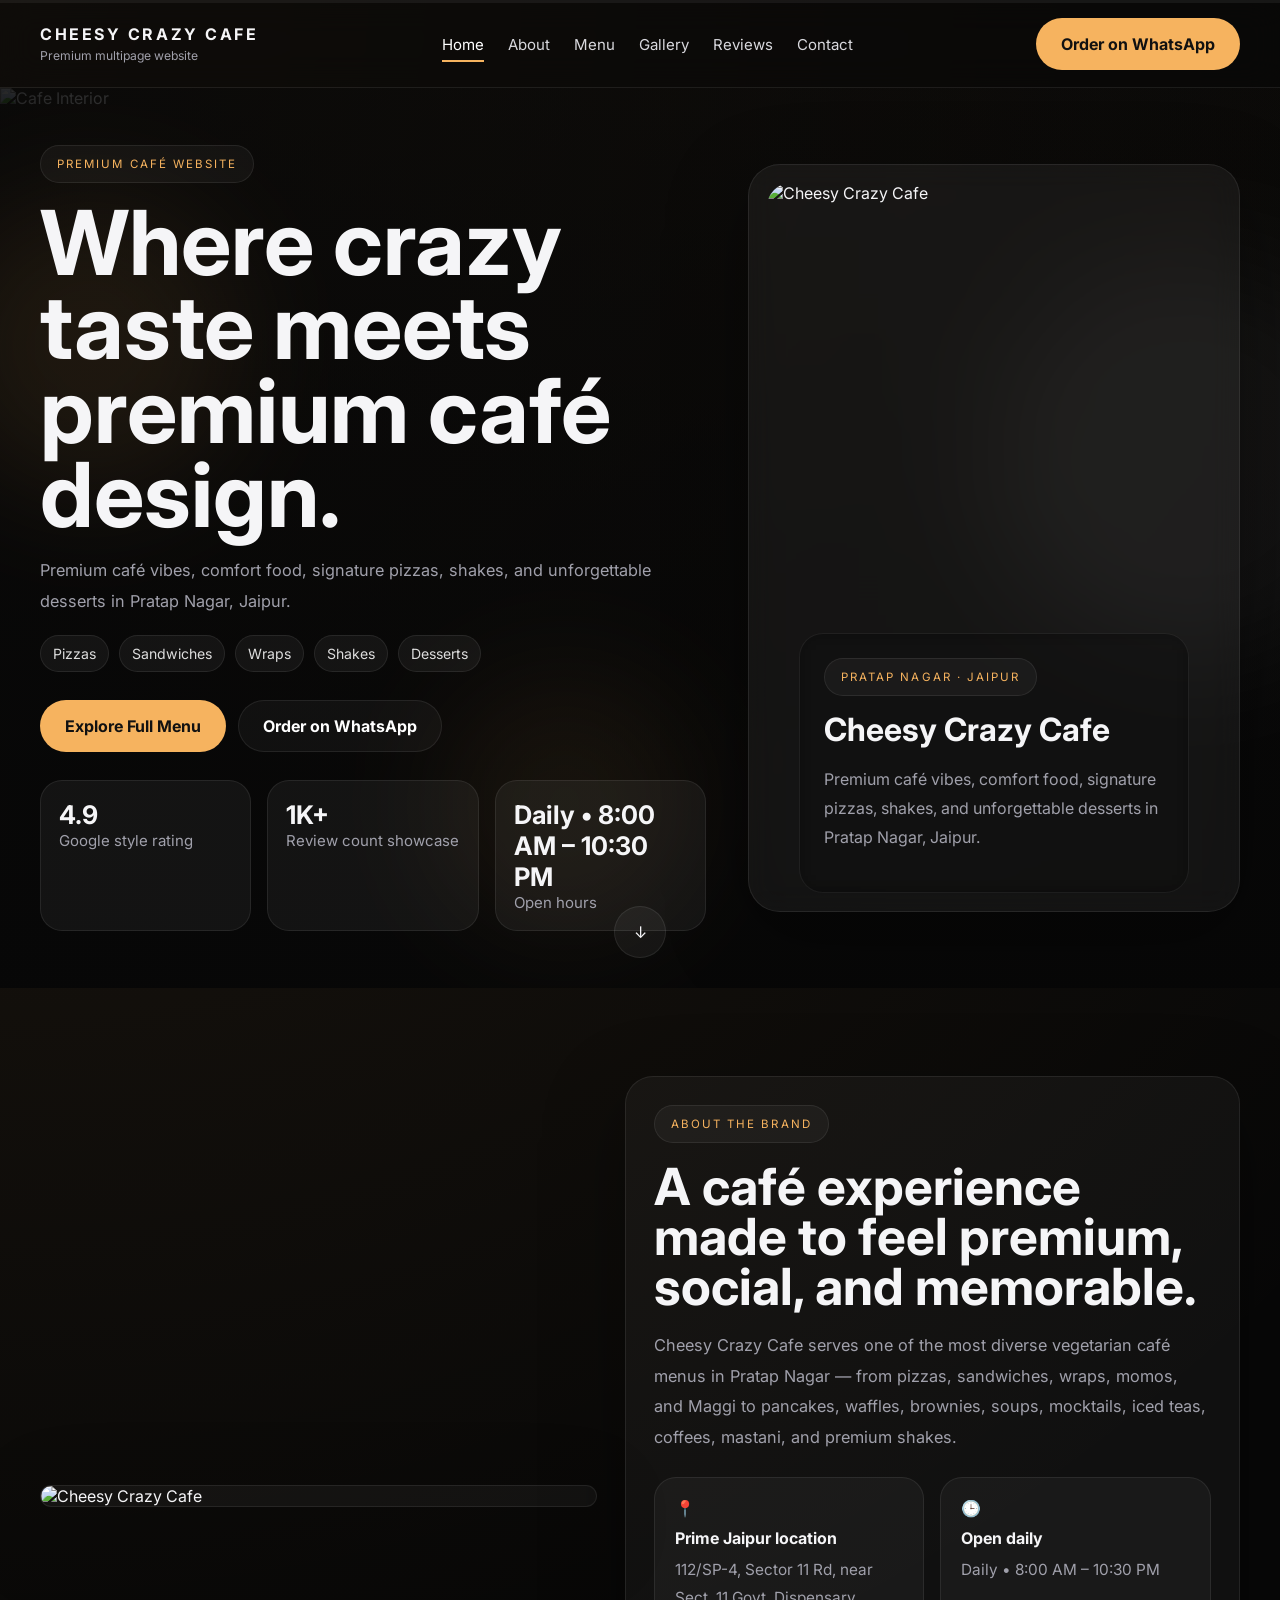
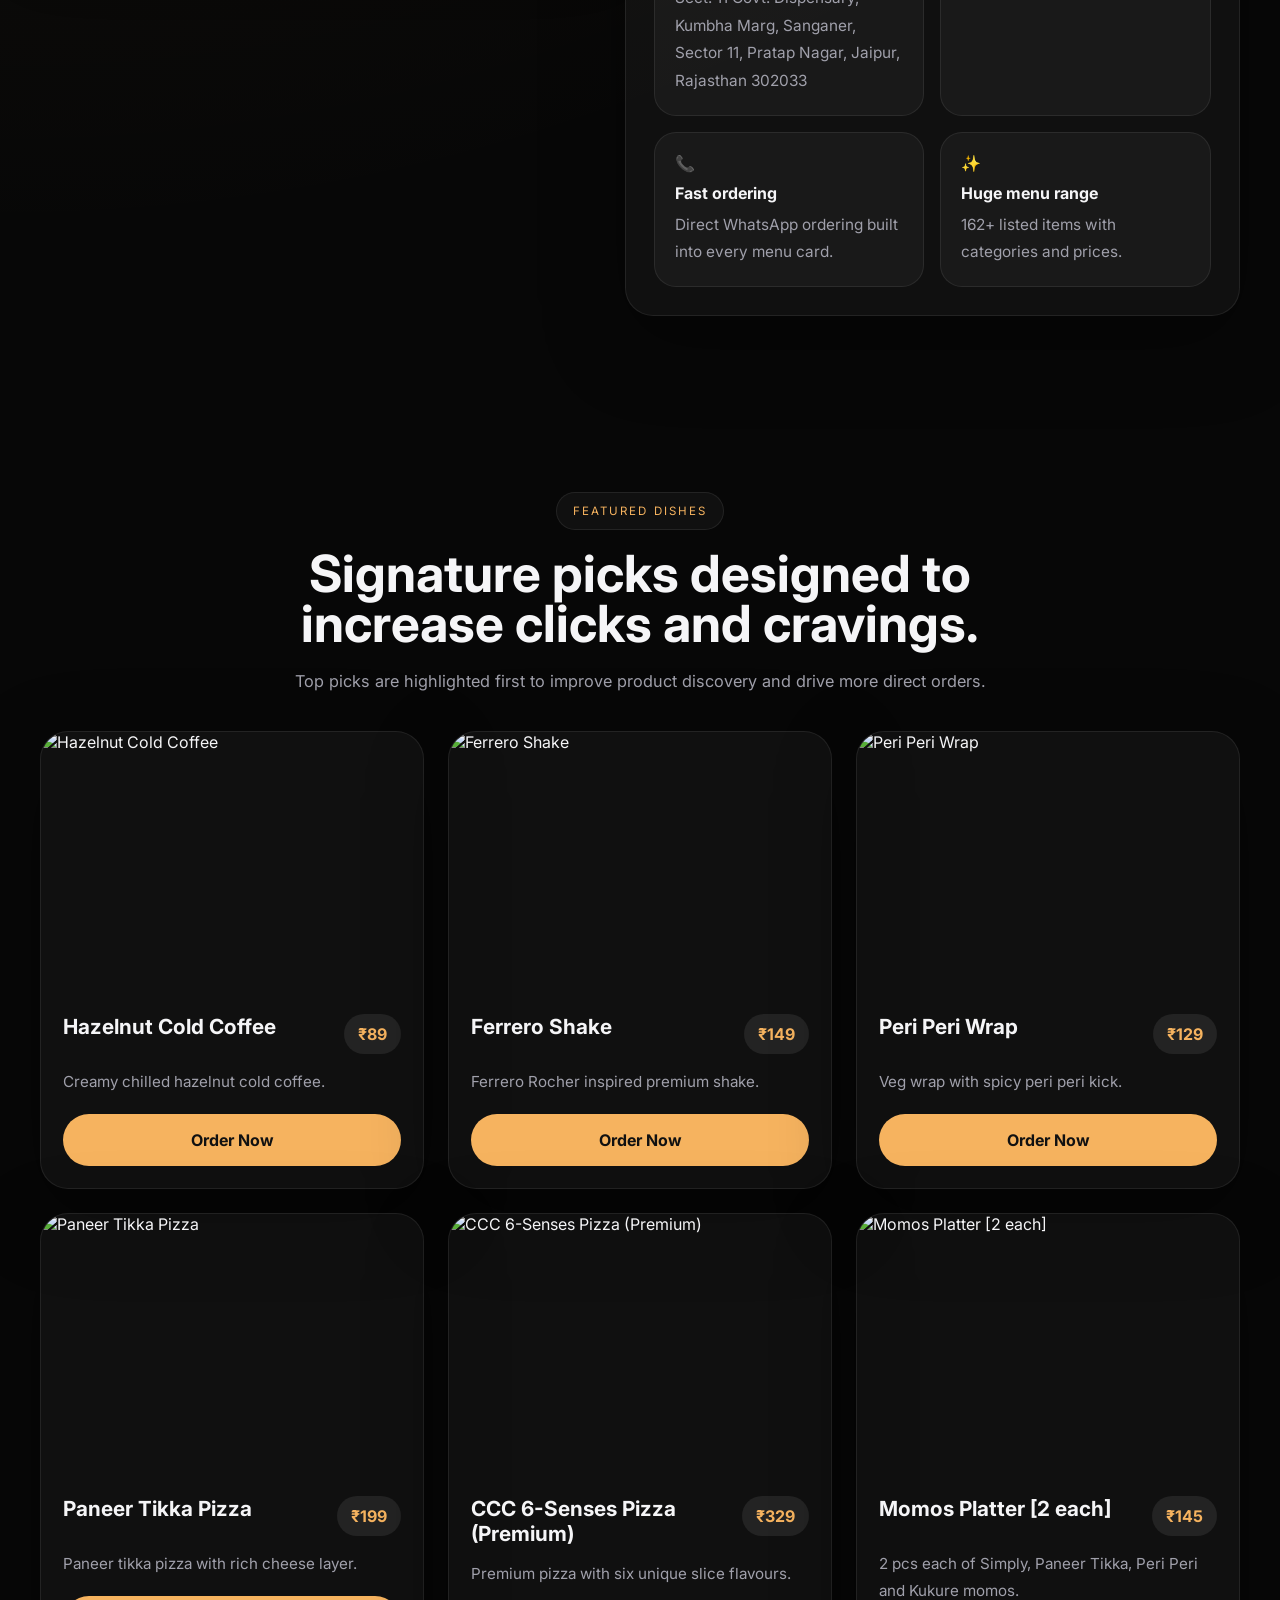
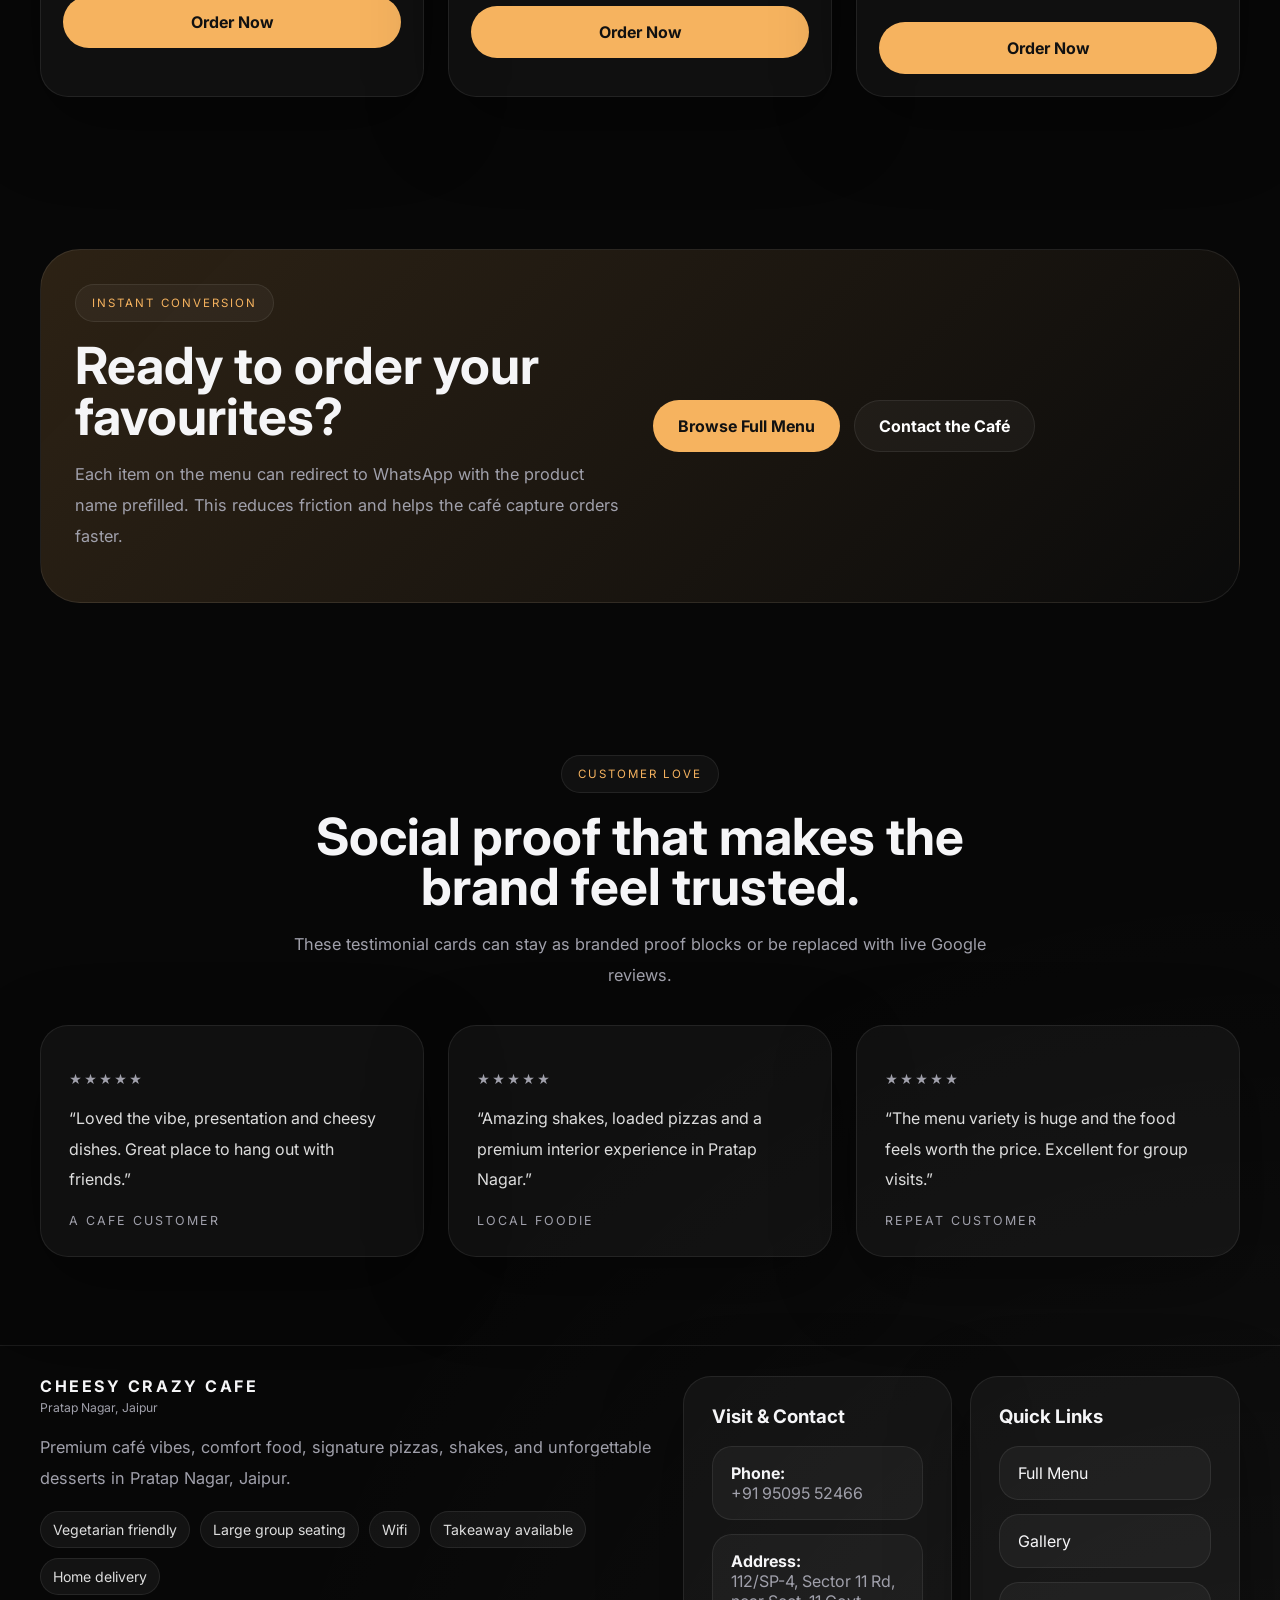
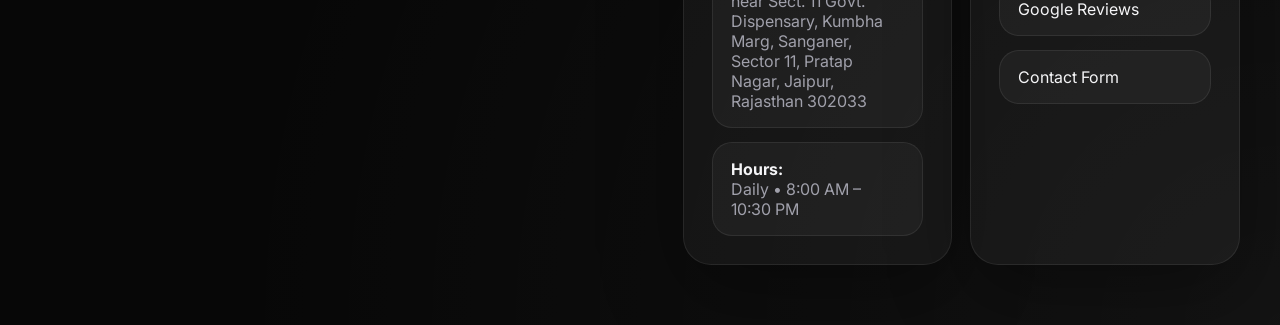
==== cheesy-crazy-cafe-website-package/index.html @ 6274978a "Add files via upload Cheesy Crazy Cafe – Business Website Package  A modern and lightweight restau" ====
<!DOCTYPE html>
<html lang="en">
<head>
  <meta charset="UTF-8">
  <meta name="viewport" content="width=device-width, initial-scale=1.0">
  <title>Cheesy Crazy Cafe | Premium Café Website Jaipur</title>
  <meta name="description" content="Cheesy Crazy Cafe in Pratap Nagar, Jaipur. Premium café website with WhatsApp ordering, animated sections, and Google Sheet-ready menu system.">
  <meta name="theme-color" content="#070707">
  <link rel="preconnect" href="https://fonts.googleapis.com">
  <link rel="preconnect" href="https://fonts.gstatic.com" crossorigin>
  <link href="https://fonts.googleapis.com/css2?family=Inter:wght@400;500;600;700;800&display=swap" rel="stylesheet">
  <link rel="stylesheet" href="assets/css/style.css">
</head>
<body data-page="home">
  <main id="pageRoot"></main>
  <script src="assets/js/config.js"></script>
  <script src="assets/js/app.js"></script>
  <script src="assets/js/pages.js"></script>
</body>
</html>
---- cheesy-crazy-cafe-website-package/assets/css/style.css ----
:root{
  --bg:#070707;
  --bg-soft:#0f0f11;
  --panel:#121214;
  --panel-2:#17171a;
  --text:#f5f5f7;
  --muted:#a0a0ab;
  --line:rgba(255,255,255,.08);
  --gold:#f6b35f;
  --gold-soft:#ffd59d;
  --shadow:0 25px 80px rgba(0,0,0,.35);
  --radius:28px;
  --radius-sm:18px;
  --max:1200px;
}
*{box-sizing:border-box}
html{scroll-behavior:smooth}
body{
  margin:0;
  font-family:Inter,ui-sans-serif,system-ui,-apple-system,Segoe UI,Roboto,Arial,sans-serif;
  background:
    radial-gradient(circle at top left, rgba(246,179,95,.10), transparent 35%),
    radial-gradient(circle at bottom right, rgba(255,255,255,.05), transparent 20%),
    var(--bg);
  color:var(--text);
  overflow-x:hidden;
}
a{color:inherit;text-decoration:none}
img{max-width:100%;display:block}
button,input,textarea,select{font:inherit}
.container{width:min(var(--max), calc(100% - 32px)); margin-inline:auto}
.page-header-spacer{height:88px}
.section{padding:88px 0}
.section-sm{padding:64px 0}
.badge{
  display:inline-flex; align-items:center; gap:10px;
  border:1px solid var(--line); background:rgba(255,255,255,.04);
  padding:11px 16px; border-radius:999px;
  text-transform:uppercase; letter-spacing:.18em; font-size:.72rem; color:var(--gold)
}
.kicker{display:flex; align-items:center; gap:10px}
.title{font-size:clamp(2.2rem,4vw,4.5rem); line-height:.98; margin:18px 0}
.title-lg{font-size:clamp(2.8rem,7vw,6.5rem); line-height:.94; margin:18px 0}
.lead{font-size:1.02rem; line-height:1.9; color:var(--muted)}
.section-head{max-width:760px; margin:0 auto 34px; text-align:center}
.grid{display:grid; gap:24px}
.btn{
  display:inline-flex; align-items:center; justify-content:center; gap:10px;
  padding:15px 24px; border-radius:999px; border:1px solid transparent;
  transition:.35s ease; cursor:pointer; font-weight:700
}
.btn-primary{background:var(--gold); color:#111}
.btn-primary:hover{background:var(--gold-soft); transform:translateY(-2px)}
.btn-secondary{background:rgba(255,255,255,.04); border-color:var(--line); color:#fff}
.btn-secondary:hover{background:rgba(255,255,255,.08); transform:translateY(-2px)}
.btn-block{width:100%}
header.site-header{
  position:fixed; inset:0 0 auto 0; z-index:80; height:88px;
  backdrop-filter:blur(16px); background:rgba(7,7,7,.66);
  border-bottom:1px solid var(--line);
}
.site-header .inner{
  height:88px; display:flex; align-items:center; justify-content:space-between;
  gap:20px
}
.brand b{display:block; letter-spacing:.16em; text-transform:uppercase; font-size:1rem}
.brand span{font-size:.76rem; color:var(--muted)}
nav.primary-nav{display:flex; gap:24px; align-items:center}
nav.primary-nav a{
  position:relative; color:#d9d9de; font-size:.94rem
}
nav.primary-nav a:hover, nav.primary-nav a.active{color:#fff}
nav.primary-nav a::after{
  content:""; position:absolute; left:0; right:0; bottom:-8px; height:2px;
  background:var(--gold); transform:scaleX(0); transform-origin:center;
  transition:.3s ease
}
nav.primary-nav a:hover::after, nav.primary-nav a.active::after{transform:scaleX(1)}
.menu-toggle{
  display:none; width:48px; height:48px; border-radius:16px; border:1px solid var(--line);
  background:rgba(255,255,255,.05); color:#fff
}
.mobile-drawer{
  position:fixed; inset:88px 16px auto 16px; background:#111; border:1px solid var(--line);
  border-radius:24px; padding:18px; display:none; z-index:79; box-shadow:var(--shadow)
}
.mobile-drawer.open{display:block}
.mobile-drawer a{display:block; padding:14px 10px; border-radius:14px; color:#ddd}
.mobile-drawer a:hover{background:rgba(255,255,255,.04)}
.hero{
  position:relative; min-height:100vh; display:grid; align-items:center; overflow:hidden
}
.hero-bg, .hero-overlay{
  position:absolute; inset:0
}
.hero-bg img{
  width:100%; height:100%; object-fit:cover; position:absolute; inset:0;
  opacity:0; transform:scale(1.08); transition:opacity 1.2s ease, transform 5s ease
}
.hero-bg img.active{opacity:1; transform:scale(1)}
.hero-overlay{
  background:
    linear-gradient(to right, rgba(7,7,7,.84), rgba(7,7,7,.35)),
    linear-gradient(to top, rgba(7,7,7,.96), rgba(7,7,7,.18))
}
.orb{position:absolute; border-radius:999px; filter:blur(60px); opacity:.55}
.orb-1{width:300px;height:300px;background:rgba(246,179,95,.16); top:12%; left:-60px; animation:float1 14s ease-in-out infinite}
.orb-2{width:420px;height:420px;background:rgba(255,255,255,.08); right:-120px; top:18%; animation:float2 18s ease-in-out infinite}
.orb-3{width:260px;height:260px;background:rgba(246,179,95,.12); bottom:6%; left:34%; animation:float3 16s ease-in-out infinite}
@keyframes float1{50%{transform:translate(60px,-30px)}}
@keyframes float2{50%{transform:translate(-80px,40px)}}
@keyframes float3{50%{transform:translate(40px,50px)}}
.hero-grid{position:relative; z-index:2; display:grid; grid-template-columns:1.15fr .85fr; gap:42px; align-items:center}
.hero-card{
  border:1px solid var(--line); background:rgba(255,255,255,.05); backdrop-filter:blur(14px);
  border-radius:calc(var(--radius) + 4px); padding:18px; box-shadow:var(--shadow)
}
.hero-card img{height:560px; width:100%; object-fit:cover; border-radius:calc(var(--radius) - 4px)}
.floating-panel{
  margin-top:-110px; margin-left:32px; margin-right:32px; position:relative;
  border:1px solid var(--line); background:rgba(0,0,0,.45); backdrop-filter:blur(10px);
  border-radius:24px; padding:24px
}
.stats{display:grid; grid-template-columns:repeat(3,1fr); gap:16px; margin-top:28px}
.stat{
  border:1px solid var(--line); background:rgba(255,255,255,.05);
  padding:18px; border-radius:22px
}
.stat b{display:block; font-size:1.6rem}
.stat span{color:var(--muted); font-size:.94rem}
.scroll-indicator{
  position:absolute; bottom:30px; left:50%; transform:translateX(-50%);
  width:52px; height:52px; border-radius:999px; border:1px solid var(--line);
  background:rgba(255,255,255,.05); display:grid; place-items:center; animation:bob 2s infinite
}
@keyframes bob{50%{transform:translateX(-50%) translateY(10px)}}
.cards-2{display:grid; grid-template-columns:.95fr 1.05fr; gap:28px; align-items:center}
.image-panel, .glass-card, .menu-card, .testimonial, .contact-card, .media-card{
  border:1px solid var(--line); background:rgba(255,255,255,.04); border-radius:var(--radius); overflow:hidden;
  box-shadow:var(--shadow)
}
.image-panel img{height:100%; width:100%; object-fit:cover}
.glass-card{padding:28px}
.feature-grid{display:grid; grid-template-columns:repeat(2,1fr); gap:16px; margin-top:24px}
.feature-item{
  border:1px solid var(--line); background:rgba(255,255,255,.04); border-radius:22px; padding:20px
}
.feature-item b{display:block; margin-top:10px}
.feature-item p{margin:8px 0 0; color:var(--muted); line-height:1.8; font-size:.96rem}
.menu-preview-grid, .menu-grid, .gallery-grid, .testimonial-grid, .footer-grid{
  display:grid; gap:24px
}
.menu-preview-grid{grid-template-columns:repeat(3,1fr)}
.menu-grid{grid-template-columns:repeat(3,1fr)}
.gallery-grid{grid-template-columns:repeat(3,1fr)}
.gallery-grid .tall{grid-row:span 2}
.testimonial-grid{grid-template-columns:repeat(3,1fr)}
.media-card img, .menu-card img{width:100%; height:260px; object-fit:cover}
.menu-card{
  transition:transform .35s ease, border-color .35s ease, background .35s ease;
  display:flex; flex-direction:column
}
.menu-card:hover{transform:translateY(-8px); border-color:rgba(246,179,95,.32); background:rgba(255,255,255,.06)}
.menu-card .content{padding:22px}
.price-pill{
  display:inline-flex; padding:10px 14px; border-radius:999px; font-weight:700;
  background:rgba(255,255,255,.08); color:var(--gold)
}
.meta-line{display:flex; justify-content:space-between; gap:16px; align-items:flex-start}
.menu-card h3{margin:0; font-size:1.3rem}
.menu-card p{color:var(--muted); line-height:1.75; font-size:.95rem}
.cat-wrap{display:flex; flex-wrap:wrap; gap:12px; margin:18px 0 34px}
.cat-pill{
  padding:11px 16px; border-radius:999px; border:1px solid var(--line);
  background:rgba(255,255,255,.04); color:#ddd; cursor:pointer; transition:.3s ease
}
.cat-pill:hover, .cat-pill.active{background:var(--gold); color:#111; border-color:transparent}
.search-row{display:flex; gap:12px; align-items:center; margin-bottom:30px; flex-wrap:wrap}
.search-row input{
  min-width:260px; flex:1; border-radius:18px; padding:15px 18px; border:1px solid var(--line);
  background:rgba(255,255,255,.04); color:#fff
}
.category-block{margin-top:58px}
.category-block h2{font-size:2rem; margin:0 0 8px}
.category-block > p{color:var(--muted); margin:0 0 20px}
.testimonial{padding:28px}
.stars{color:var(--gold); letter-spacing:4px}
.testimonial p{line-height:1.9; color:#ddd}
.testimonial span{display:block; color:var(--muted); text-transform:uppercase; letter-spacing:.16em; font-size:.78rem; margin-top:18px}
.cta-band{
  border:1px solid var(--line);
  background:linear-gradient(135deg, rgba(246,179,95,.16), rgba(255,255,255,.02));
  border-radius:40px; padding:34px
}
.footer{
  padding:30px 0 60px; border-top:1px solid var(--line)
}
.footer-grid{grid-template-columns:1fr .9fr}
.contact-grid{display:grid; grid-template-columns:1.1fr .9fr; gap:26px}
.contact-card{padding:28px}
.contact-form{display:grid; gap:14px}
.contact-form input,.contact-form textarea{
  border-radius:18px; border:1px solid var(--line); background:rgba(255,255,255,.04);
  color:#fff; padding:15px 18px; width:100%
}
.contact-form textarea{min-height:160px; resize:vertical}
.success-msg{color:#9be28a; display:none; margin-top:12px}
.error-msg{color:#ff8f8f; display:none; margin-top:12px}
.info-list{display:grid; gap:14px; margin-top:18px}
.info-line{
  border:1px solid var(--line); border-radius:20px; padding:16px 18px; background:rgba(255,255,255,.04)
}
.muted{color:var(--muted)}
.loader{
  position:fixed; inset:0; z-index:999; background:#070707;
  display:grid; place-items:center; transition:opacity .7s ease, visibility .7s ease
}
.loader.hidden{opacity:0; visibility:hidden}
.loader-ring{
  width:120px; height:120px; border-radius:999px; position:relative;
  border:1px solid rgba(255,255,255,.08);
  animation:spin 2.3s linear infinite
}
.loader-ring::before{
  content:""; position:absolute; inset:10px; border-radius:999px;
  border-top:3px solid var(--gold); border-right:3px solid transparent;
  animation:spin-rev 1.3s linear infinite
}
.loader-inner{position:absolute; inset:0; display:grid; place-items:center; font-size:2rem}
.loader-copy{text-align:center; margin-top:18px}
.loader-copy b{display:block; letter-spacing:.2em; text-transform:uppercase}
.loader-copy span{display:block; margin-top:10px; color:var(--muted); font-size:.92rem}
@keyframes spin{to{transform:rotate(360deg)}}
@keyframes spin-rev{to{transform:rotate(-360deg)}}
.reveal{opacity:0; transform:translateY(28px); transition:opacity .75s ease, transform .75s ease}
.reveal.in-view{opacity:1; transform:translateY(0)}
.hero .reveal{opacity:1; transform:none}
.progress{
  position:fixed; top:0; left:0; z-index:100; height:3px;
  width:100%; background:rgba(255,255,255,.06)
}
.progress > span{
  display:block; height:100%; width:0;
  background:linear-gradient(90deg, var(--gold), #fff, var(--gold))
}
.page-hero{
  position:relative; padding:170px 0 100px; overflow:hidden
}
.page-hero::before{
  content:""; position:absolute; inset:0;
  background:linear-gradient(to bottom, rgba(7,7,7,.2), rgba(7,7,7,.94));
}
.page-hero .bg{
  position:absolute; inset:0; width:100%; height:100%; object-fit:cover; opacity:.38
}
.page-hero .container{position:relative; z-index:2}
.footer-note{margin-top:24px; color:var(--muted); font-size:.92rem}
.review-list{display:grid; gap:20px}
.review-card{
  border:1px solid var(--line); background:rgba(255,255,255,.04); border-radius:24px; padding:24px
}
.review-card small{color:var(--muted)}
.empty-state{
  border:1px dashed var(--line); border-radius:28px; padding:30px; color:var(--muted);
  background:rgba(255,255,255,.03)
}
.map-frame{
  min-height:320px; border:1px solid var(--line); border-radius:28px; overflow:hidden;
  background:rgba(255,255,255,.04)
}
.map-frame iframe{width:100%; height:320px; border:0}
.tag-row{display:flex; flex-wrap:wrap; gap:10px; margin-top:18px}
.tag{
  padding:9px 12px; background:rgba(255,255,255,.05); border:1px solid var(--line);
  border-radius:999px; color:#ddd; font-size:.88rem
}
.page-intro-grid{display:grid; grid-template-columns:1fr 1fr; gap:26px}
.highlight{
  color:var(--gold)
}
footer a:hover{color:#fff}
@media (max-width: 1024px){
  .hero-grid,.cards-2,.contact-grid,.footer-grid,.page-intro-grid{grid-template-columns:1fr}
  .menu-preview-grid,.menu-grid,.gallery-grid,.testimonial-grid{grid-template-columns:repeat(2,1fr)}
  .hero-card img{height:420px}
}
@media (max-width: 760px){
  nav.primary-nav,.header-cta{display:none}
  .menu-toggle{display:grid; place-items:center}
  .page-header-spacer{height:88px}
  .menu-preview-grid,.menu-grid,.gallery-grid,.testimonial-grid,.feature-grid,.stats{grid-template-columns:1fr}
  .hero-grid{gap:28px}
  .hero-card img{height:360px}
  .floating-panel{margin-top:16px; margin-inline:0}
  .section{padding:72px 0}
  .page-hero{padding:150px 0 78px}
}
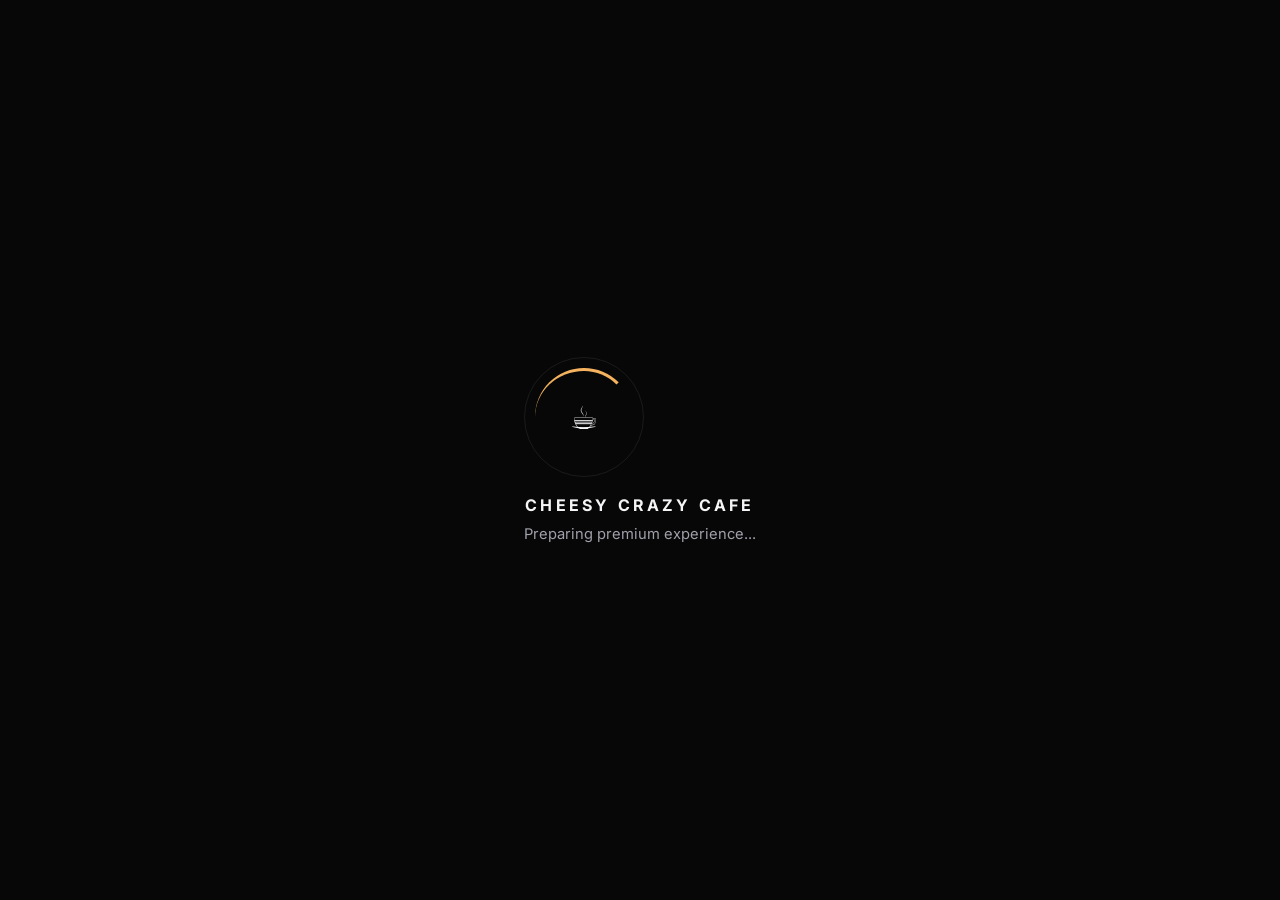
==== commit aac14135: "Update index.html" ====
--- a/cheesy-crazy-cafe-website-package/index.html
+++ b/cheesy-crazy-cafe-website-package/index.html
@@ -12,7 +12,7 @@
   <link rel="stylesheet" href="assets/css/style.css">
 </head>
 <body data-page="home">
-  <main id="pageRoot"></main>
+  
   <script src="assets/js/config.js"></script>
   <script src="assets/js/app.js"></script>
   <script src="assets/js/pages.js"></script>
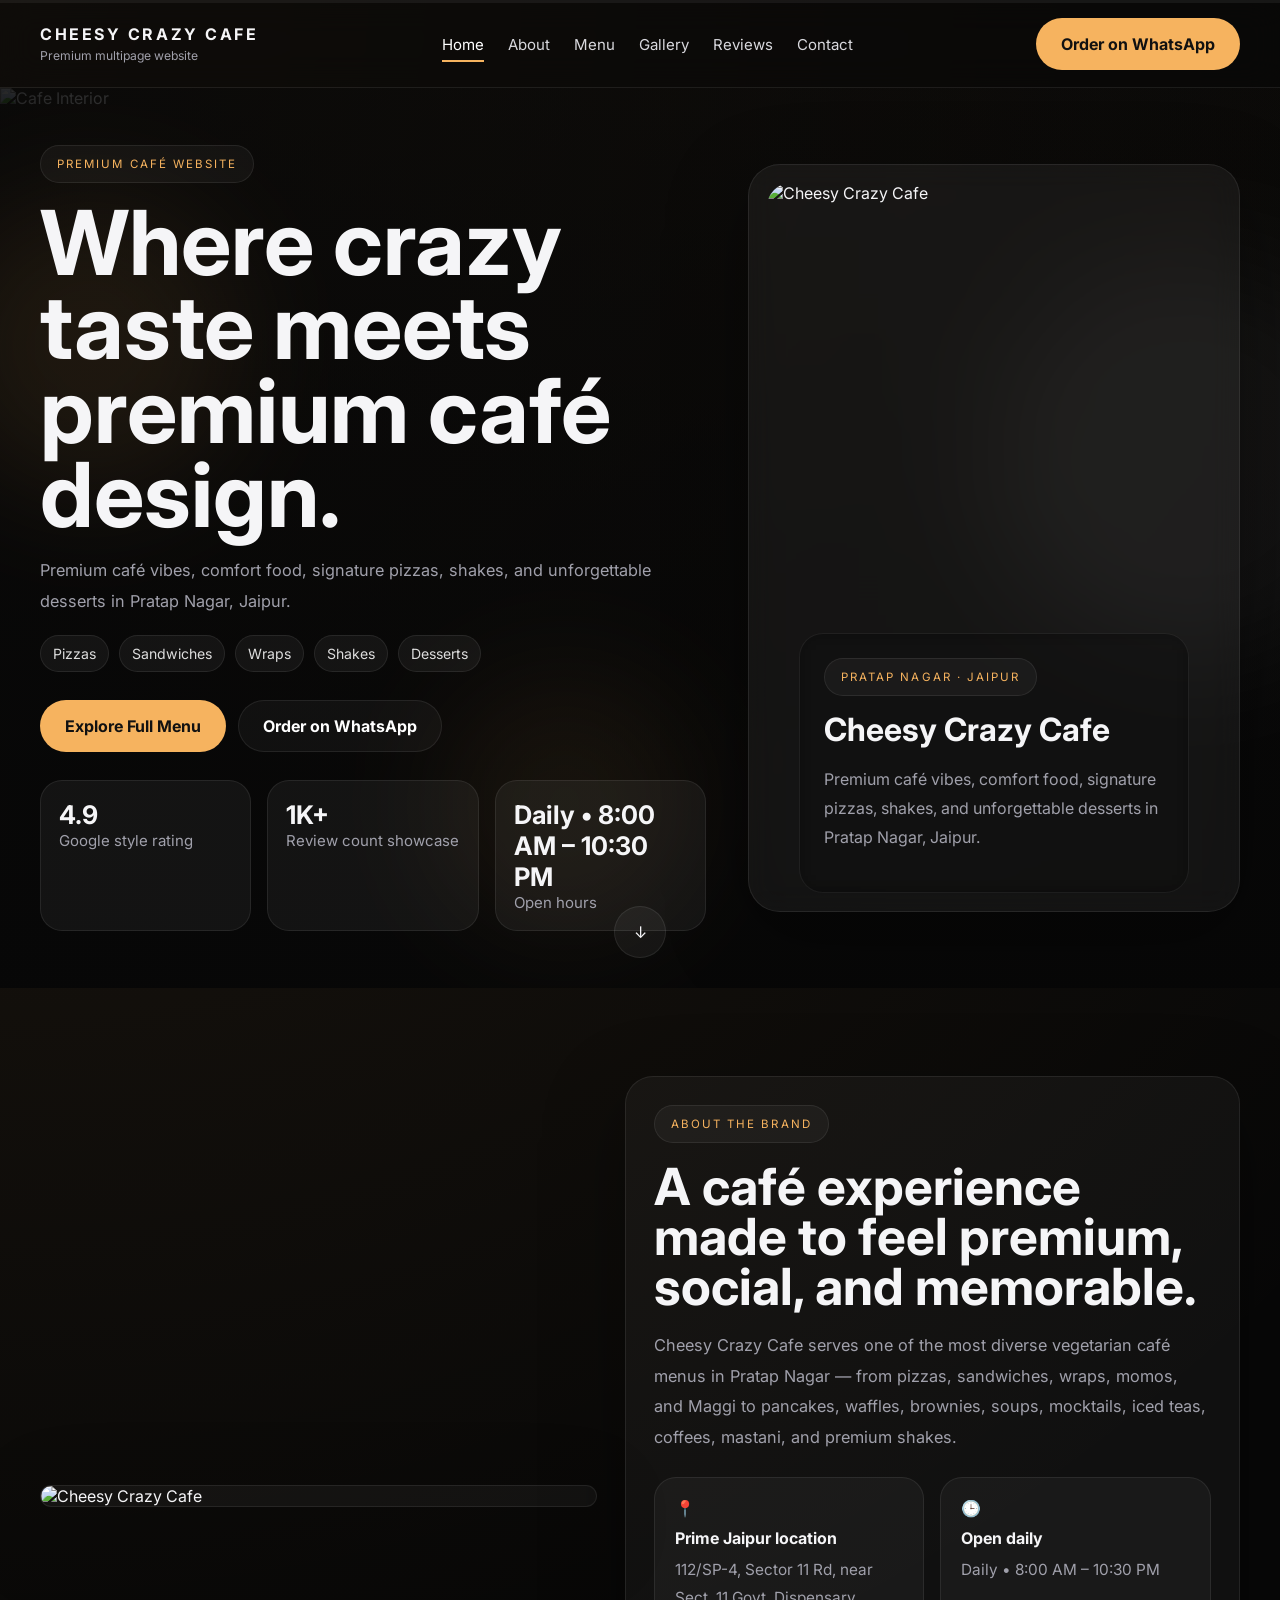
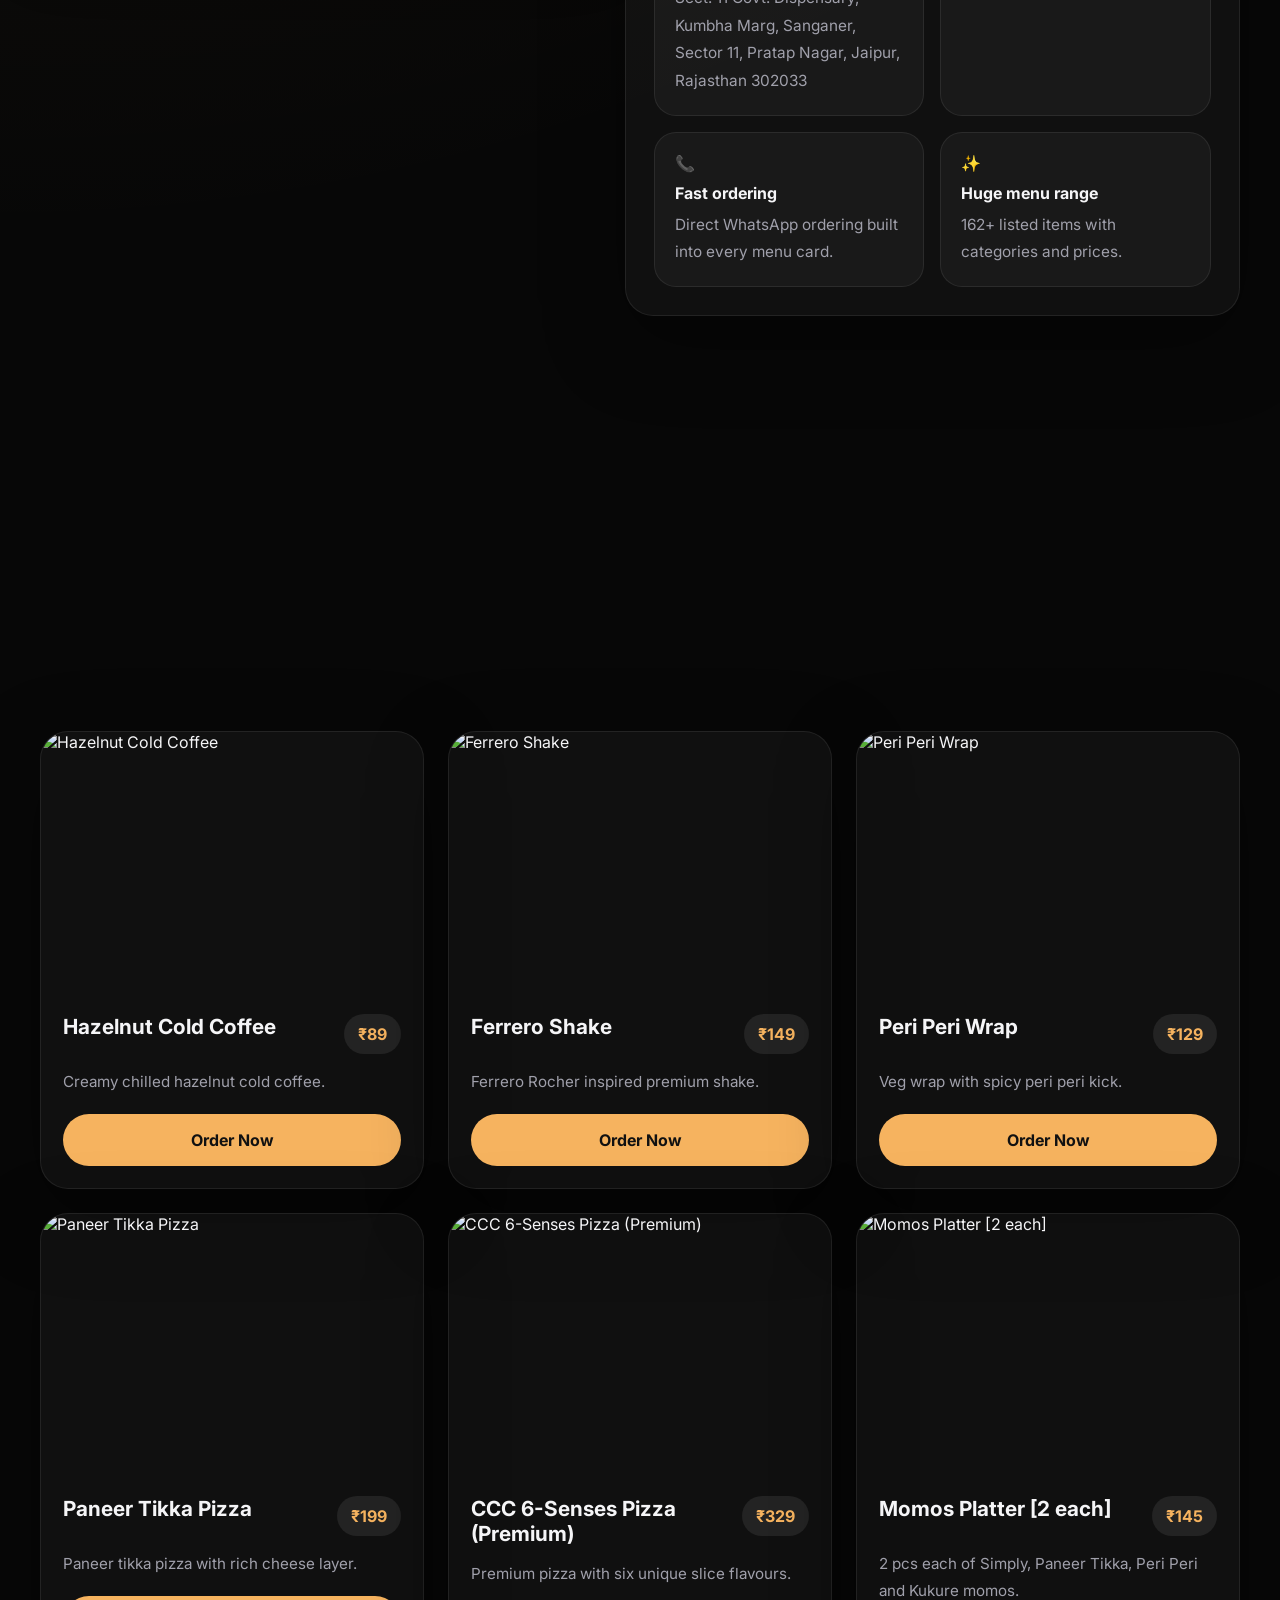
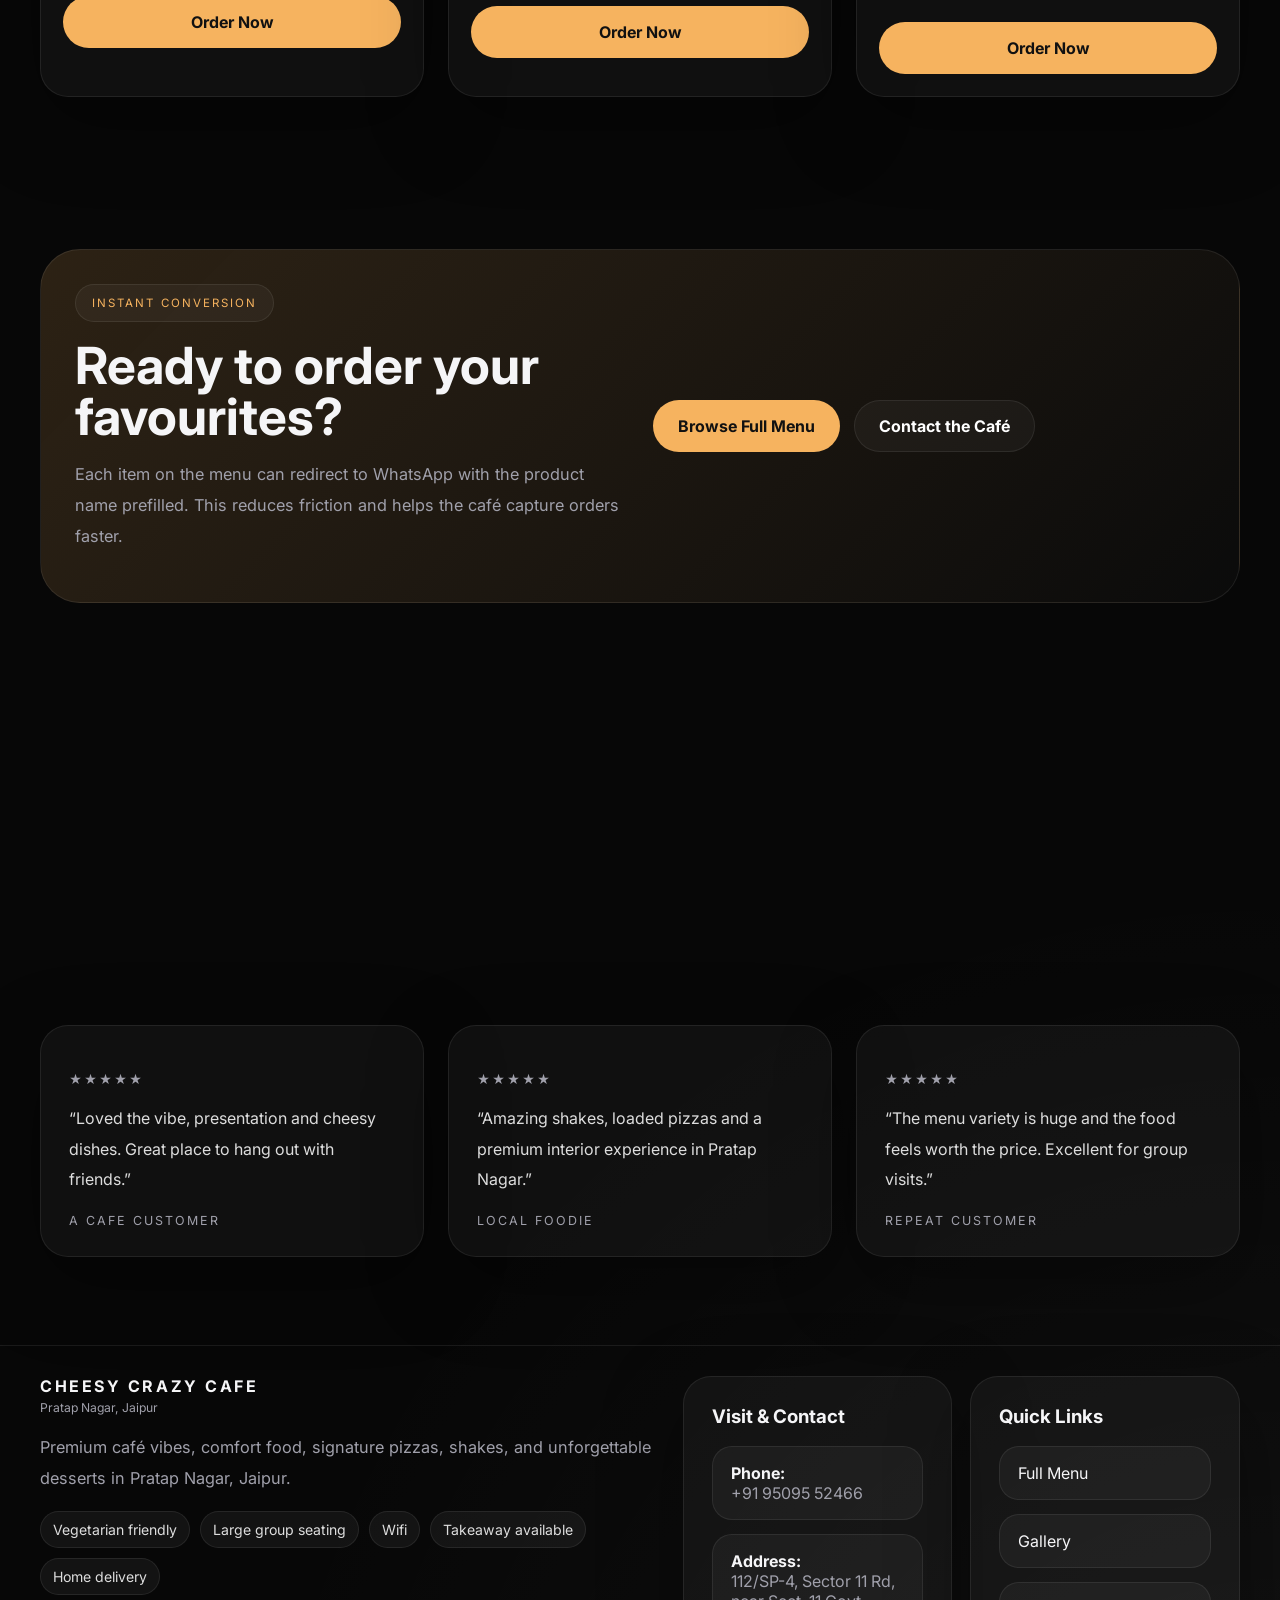
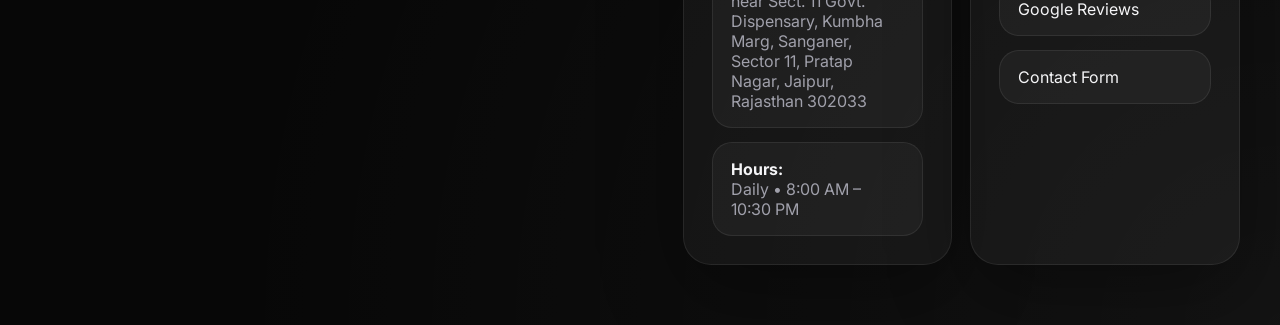
==== commit 18275248: "Update index.html" ====
--- a/cheesy-crazy-cafe-website-package/index.html
+++ b/cheesy-crazy-cafe-website-package/index.html
@@ -12,7 +12,7 @@
   <link rel="stylesheet" href="assets/css/style.css">
 </head>
 <body data-page="home">
-  
+  <main id="pageRoot"></main>
   <script src="assets/js/config.js"></script>
   <script src="assets/js/app.js"></script>
   <script src="assets/js/pages.js"></script>
